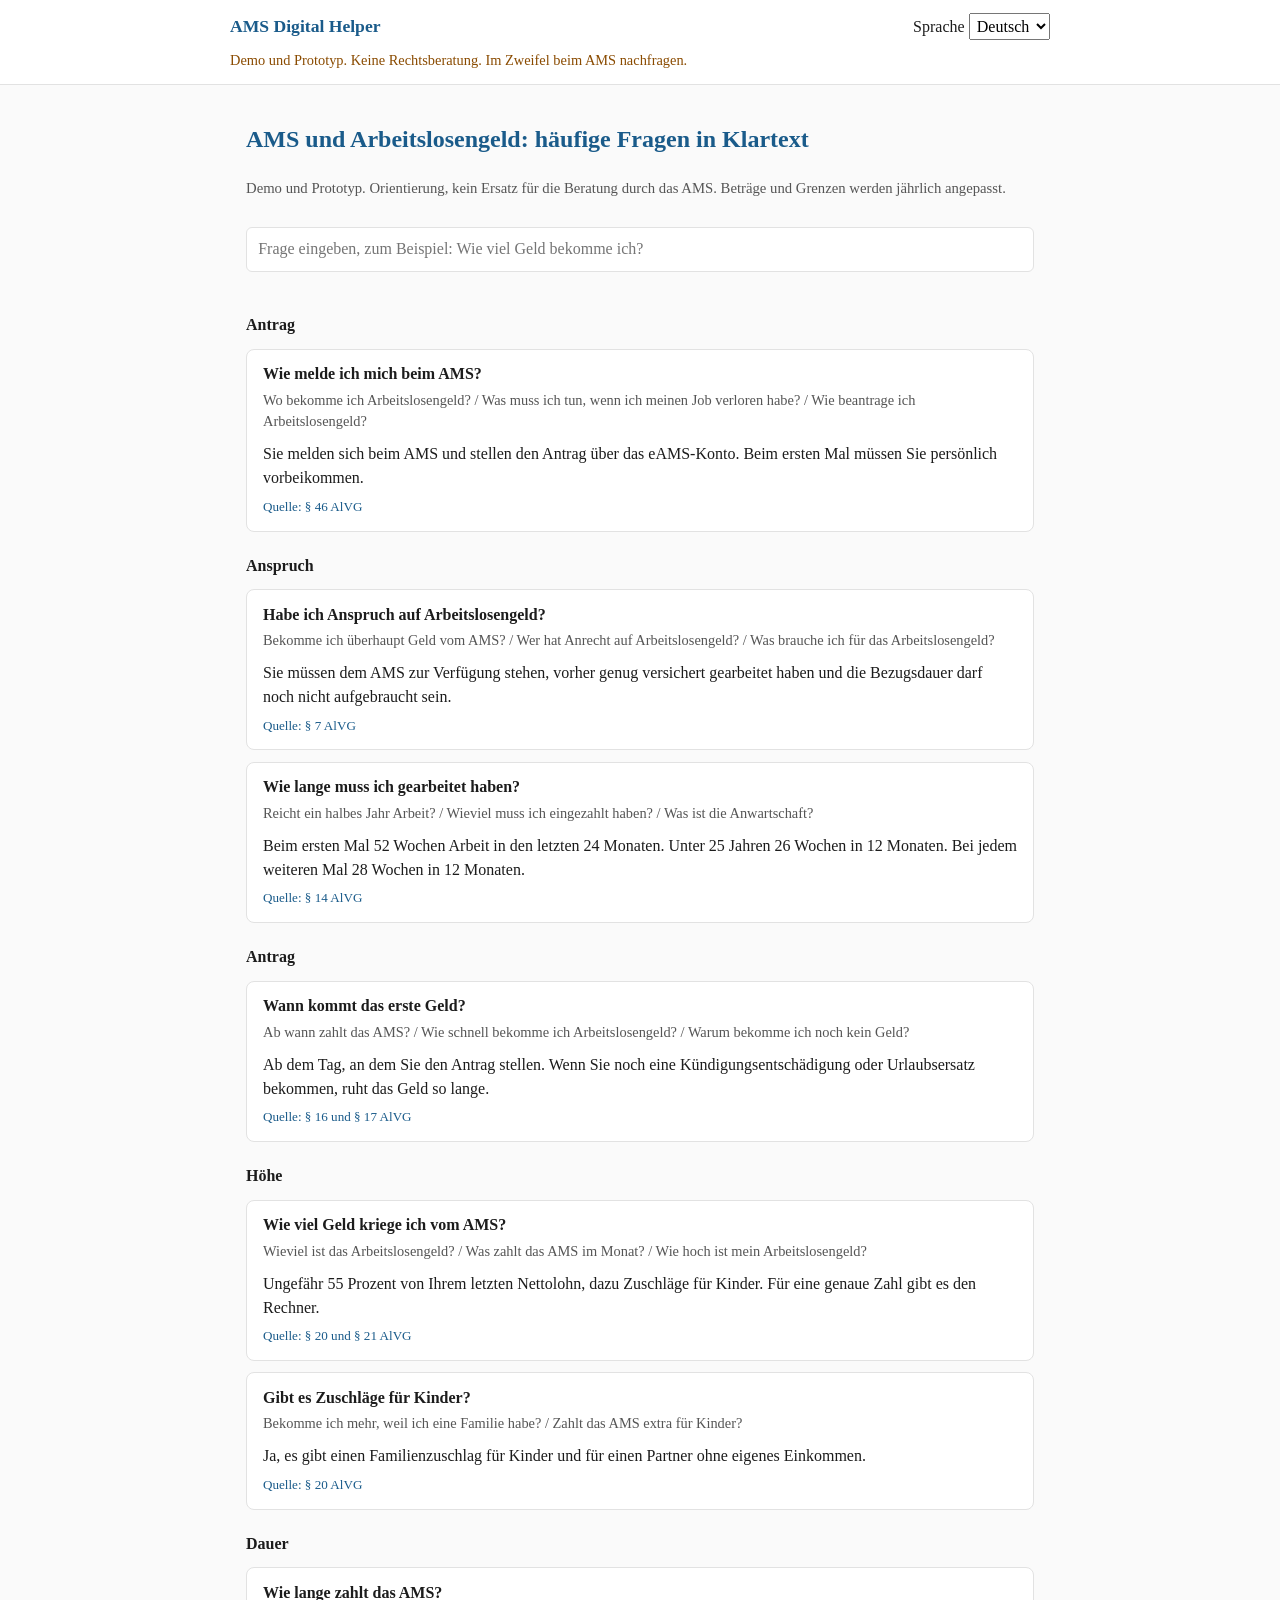
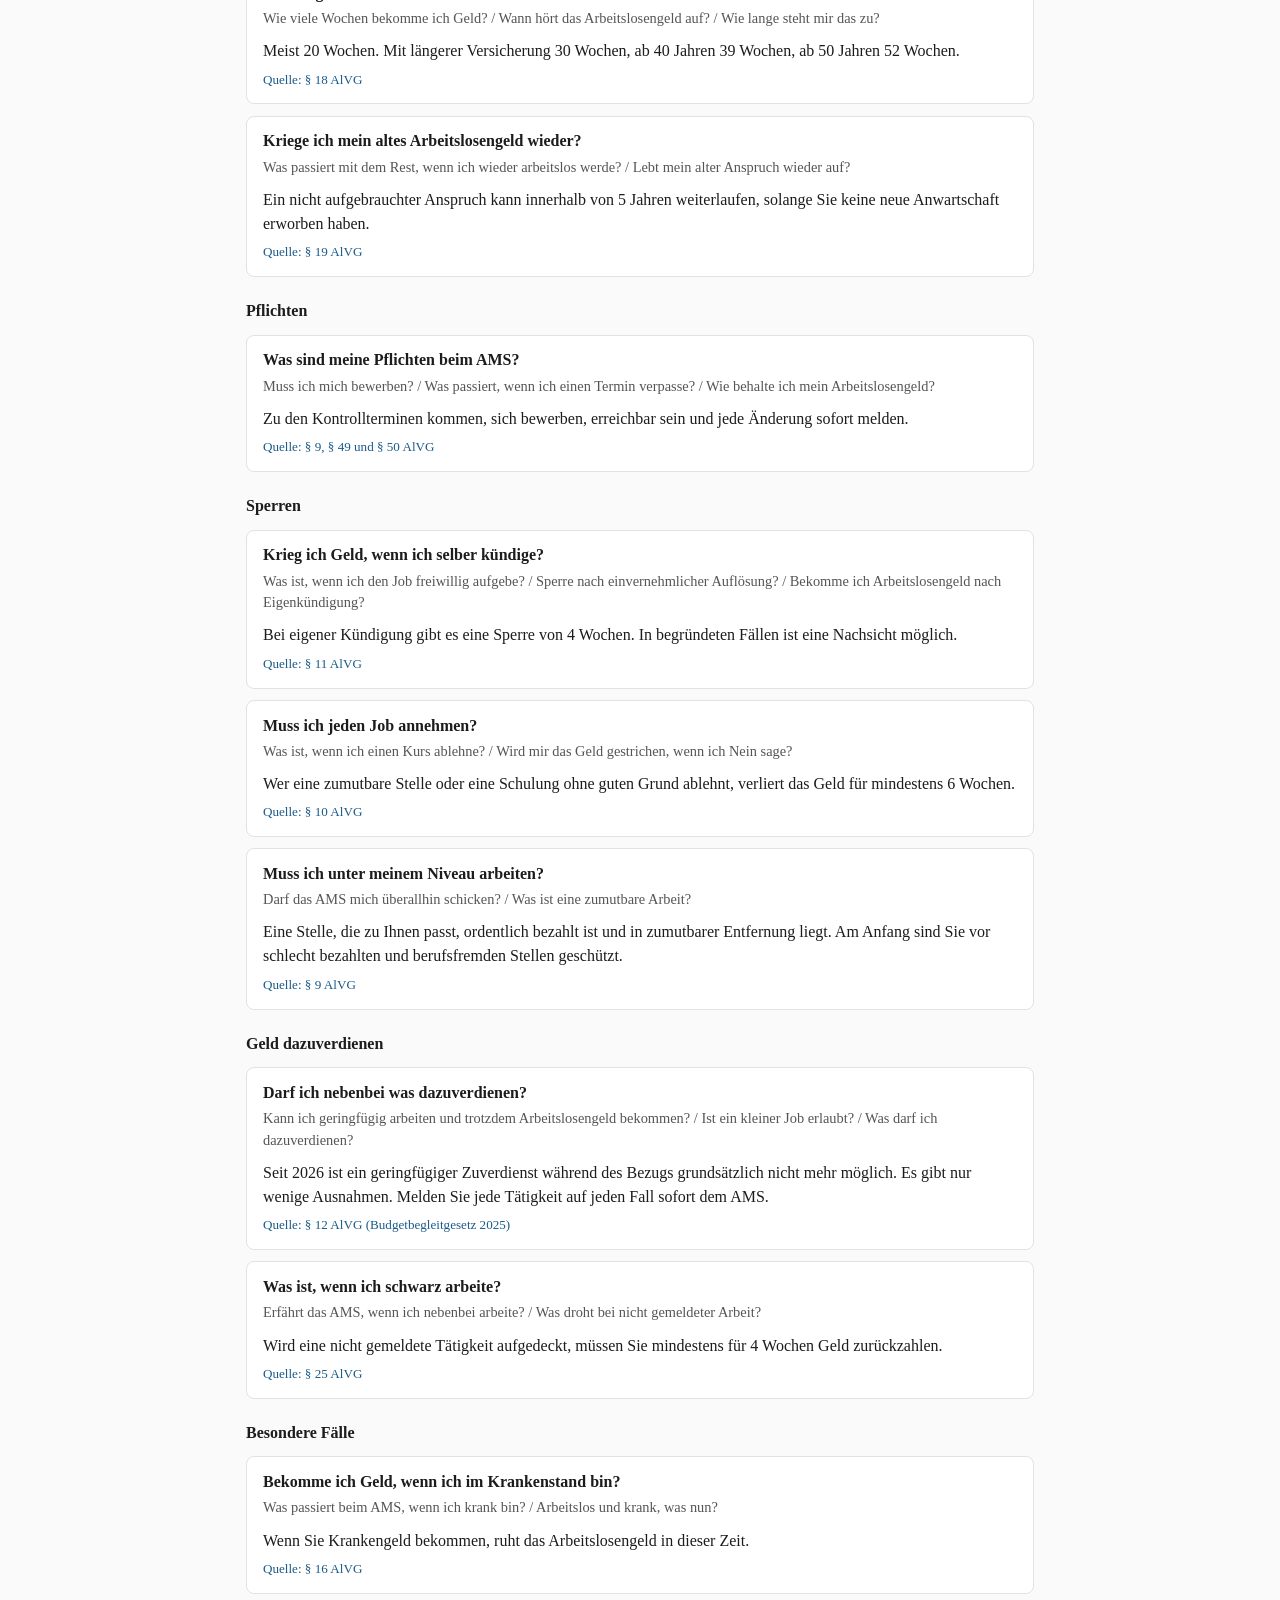
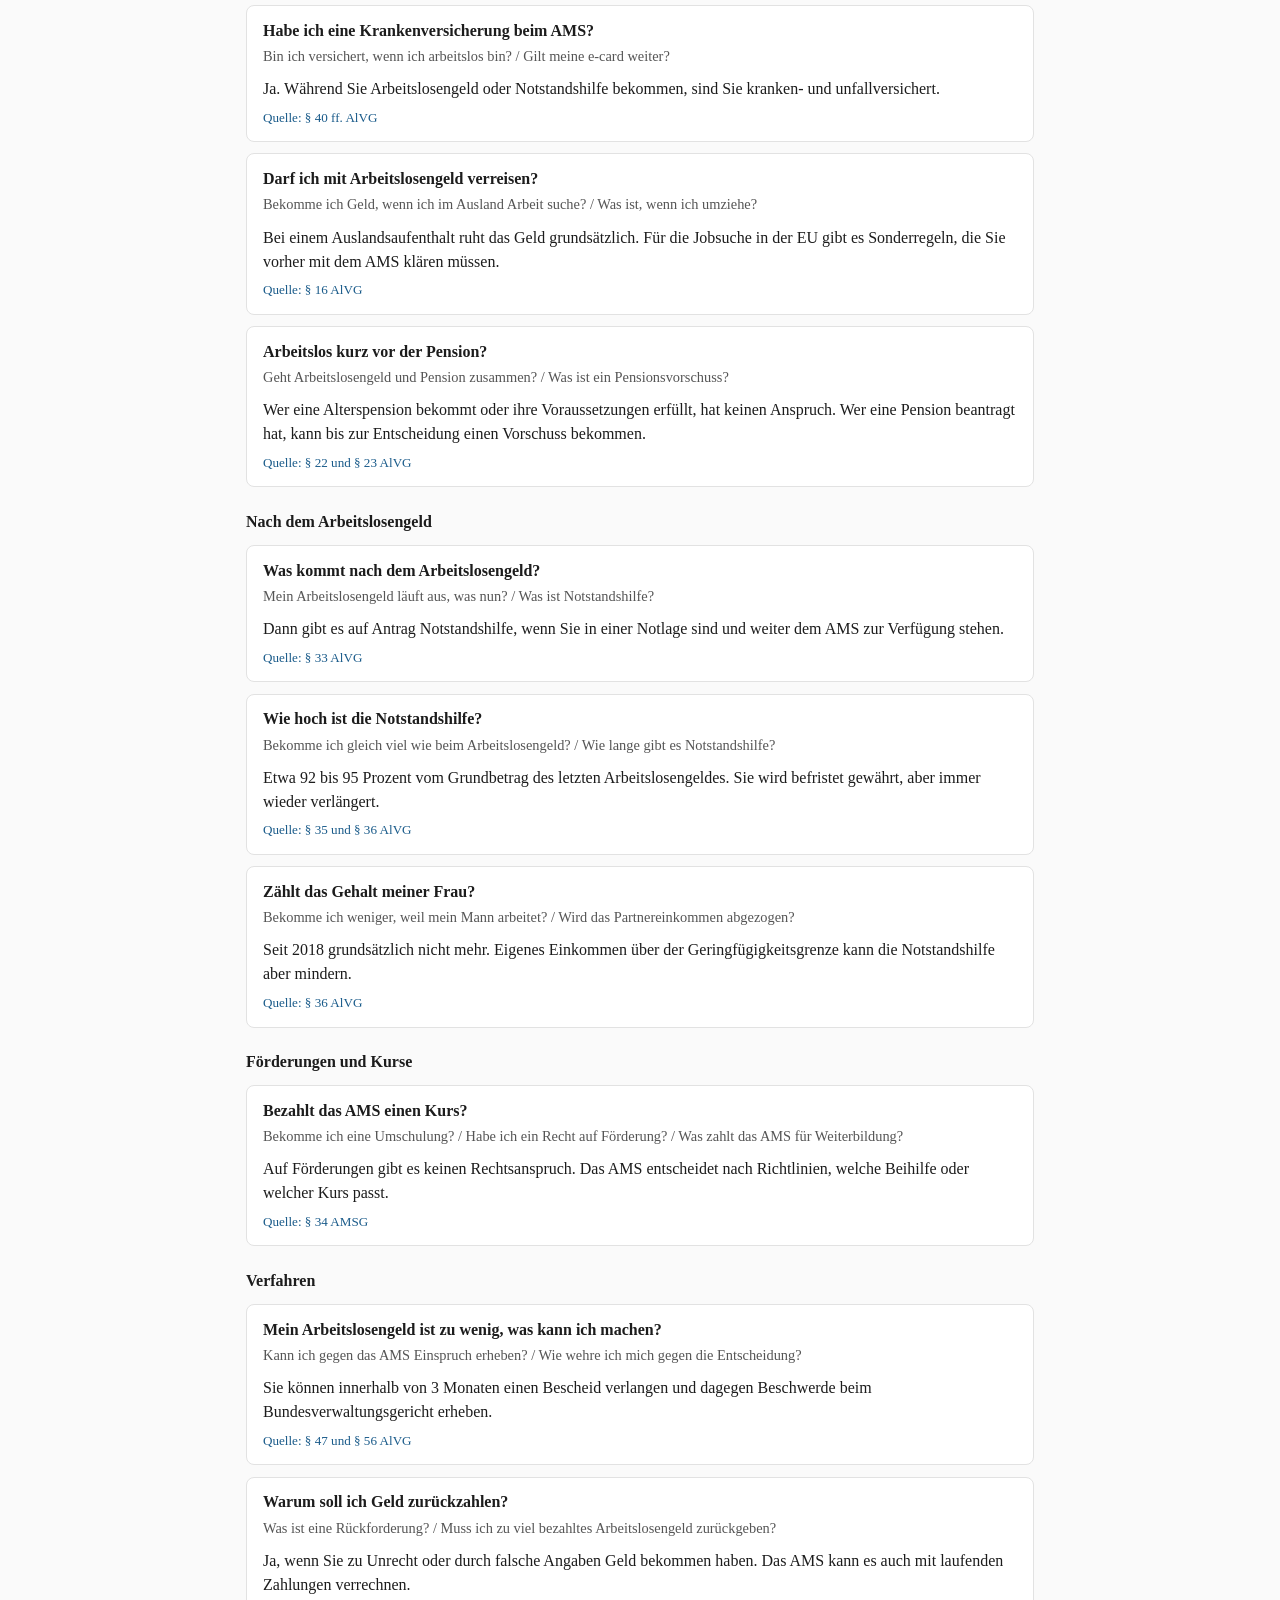
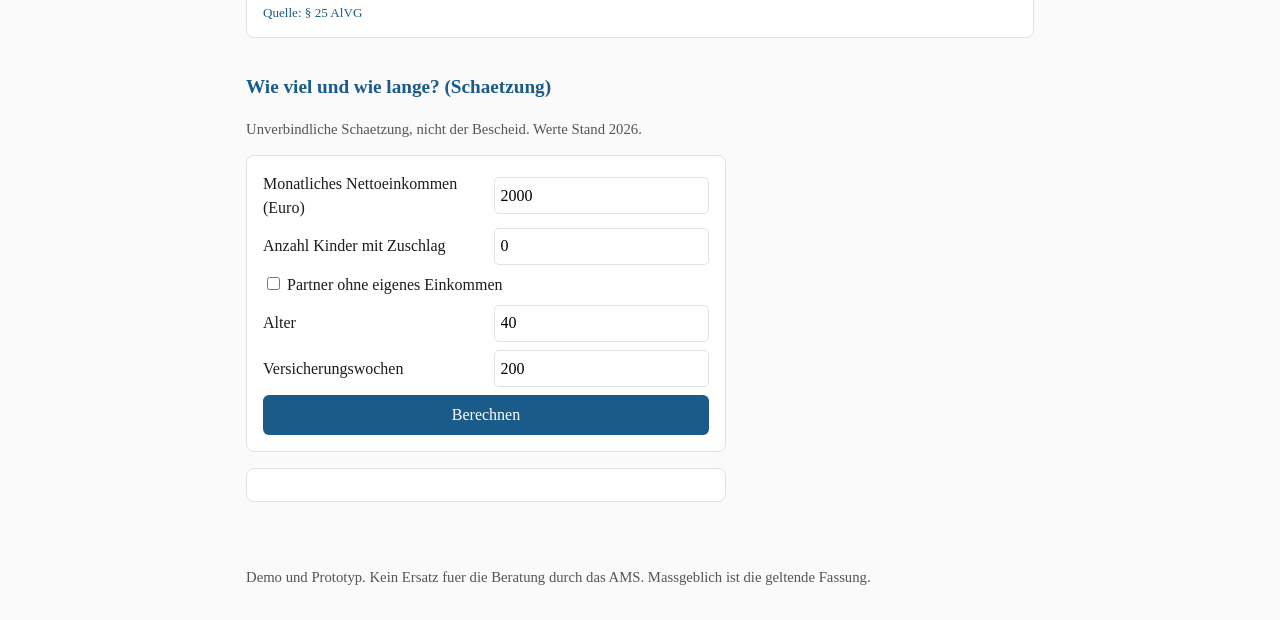
==== index.html @ cea90afc "feat(web): statische Demo-Webseite fuer GitHub Pages (docs/) Reine Statik (HTML/CSS/JS), kein Backen" ====
<!DOCTYPE html>
<html lang="de">
<head>
  <meta charset="utf-8">
  <meta name="viewport" content="width=device-width, initial-scale=1">
  <title>AMS Digital Helper (Demo)</title>
  <link rel="stylesheet" href="style.css">
</head>
<body>
  <header>
    <div class="bar">
      <strong id="brand">AMS Digital Helper</strong>
      <label class="lang">
        <span id="lang-label">Sprache</span>
        <select id="lang">
          <option value="de">Deutsch</option>
          <option value="en">English</option>
        </select>
      </label>
    </div>
    <p id="prototyp" class="warn"></p>
  </header>

  <main>
    <section id="faq-section">
      <h1 id="titel"></h1>
      <p id="hinweis" class="muted"></p>
      <input id="suche" type="search" autocomplete="off">
      <div id="faq"></div>
    </section>

    <section id="rechner-section">
      <h2 id="rechner-titel"></h2>
      <p id="rechner-hinweis" class="muted"></p>
      <form id="rechner-form">
        <label data-l="netto"></label>
        <input id="r-netto" type="number" min="0" step="50" value="2000">
        <label data-l="kinder"></label>
        <input id="r-kinder" type="number" min="0" step="1" value="0">
        <label class="check"><input id="r-partner" type="checkbox"> <span data-l="partner"></span></label>
        <label data-l="alter"></label>
        <input id="r-alter" type="number" min="0" step="1" value="40">
        <label data-l="wochen"></label>
        <input id="r-wochen" type="number" min="0" step="1" value="200">
        <button type="submit" data-l="rechnen"></button>
      </form>
      <pre id="rechner-out"></pre>
    </section>
  </main>

  <footer><p id="footer" class="muted"></p></footer>

  <script src="rechner.js"></script>
  <script src="app.js"></script>
</body>
</html>
---- style.css ----
:root { --akzent: #1a5b8a; --grau: #555; --linie: #e2e2e2; --bg: #fafafa; }
* { box-sizing: border-box; }
body {
  margin: 0;
  font-family: Georgia, "Times New Roman", serif;
  color: #1c1c1c;
  background: var(--bg);
  line-height: 1.5;
}
header { background: #fff; border-bottom: 1px solid var(--linie); padding: 0.8rem 1rem; }
.bar { max-width: 820px; margin: 0 auto; display: flex; justify-content: space-between; align-items: center; gap: 1rem; }
#brand { color: var(--akzent); font-size: 1.1rem; }
.lang select { font: inherit; padding: 0.2rem; }
.warn { max-width: 820px; margin: 0.6rem auto 0; color: #8a4b00; font-size: 0.9rem; }
main { max-width: 820px; margin: 0 auto; padding: 1rem; }
h1 { font-size: 1.5rem; color: var(--akzent); }
h2 { font-size: 1.2rem; color: var(--akzent); margin-top: 2.2rem; }
h3 { font-size: 1rem; margin: 1.4rem 0 0.3rem; }
.muted { color: var(--grau); font-size: 0.92rem; }
#suche {
  width: 100%; font: inherit; padding: 0.6rem 0.7rem; margin: 0.8rem 0 1.2rem;
  border: 1px solid var(--linie); border-radius: 6px;
}
.eintrag { border: 1px solid var(--linie); border-radius: 8px; padding: 0.8rem 1rem; margin: 0.7rem 0; background: #fff; }
.eintrag .frage { font-weight: bold; }
.eintrag .formulierungen { color: var(--grau); font-size: 0.9rem; margin: 0.2rem 0 0.6rem; }
.eintrag .antwort { margin: 0; }
.eintrag .quelle { display: inline-block; margin-top: 0.4rem; font-size: 0.82rem; color: var(--akzent); }
#rechner-section form {
  display: grid; grid-template-columns: 1fr 1fr; gap: 0.5rem 1rem; align-items: center;
  background: #fff; border: 1px solid var(--linie); border-radius: 8px; padding: 1rem; max-width: 480px;
}
#rechner-section input[type=number] { font: inherit; padding: 0.35rem; border: 1px solid var(--linie); border-radius: 5px; }
#rechner-section label.check { grid-column: 1 / 3; }
#rechner-section button {
  grid-column: 1 / 3; font: inherit; padding: 0.5rem; background: var(--akzent); color: #fff;
  border: none; border-radius: 6px; cursor: pointer;
}
#rechner-out { background: #fff; border: 1px solid var(--linie); border-radius: 8px; padding: 1rem; white-space: pre-wrap; font-family: inherit; max-width: 480px; }
footer { max-width: 820px; margin: 2rem auto; padding: 0 1rem; }
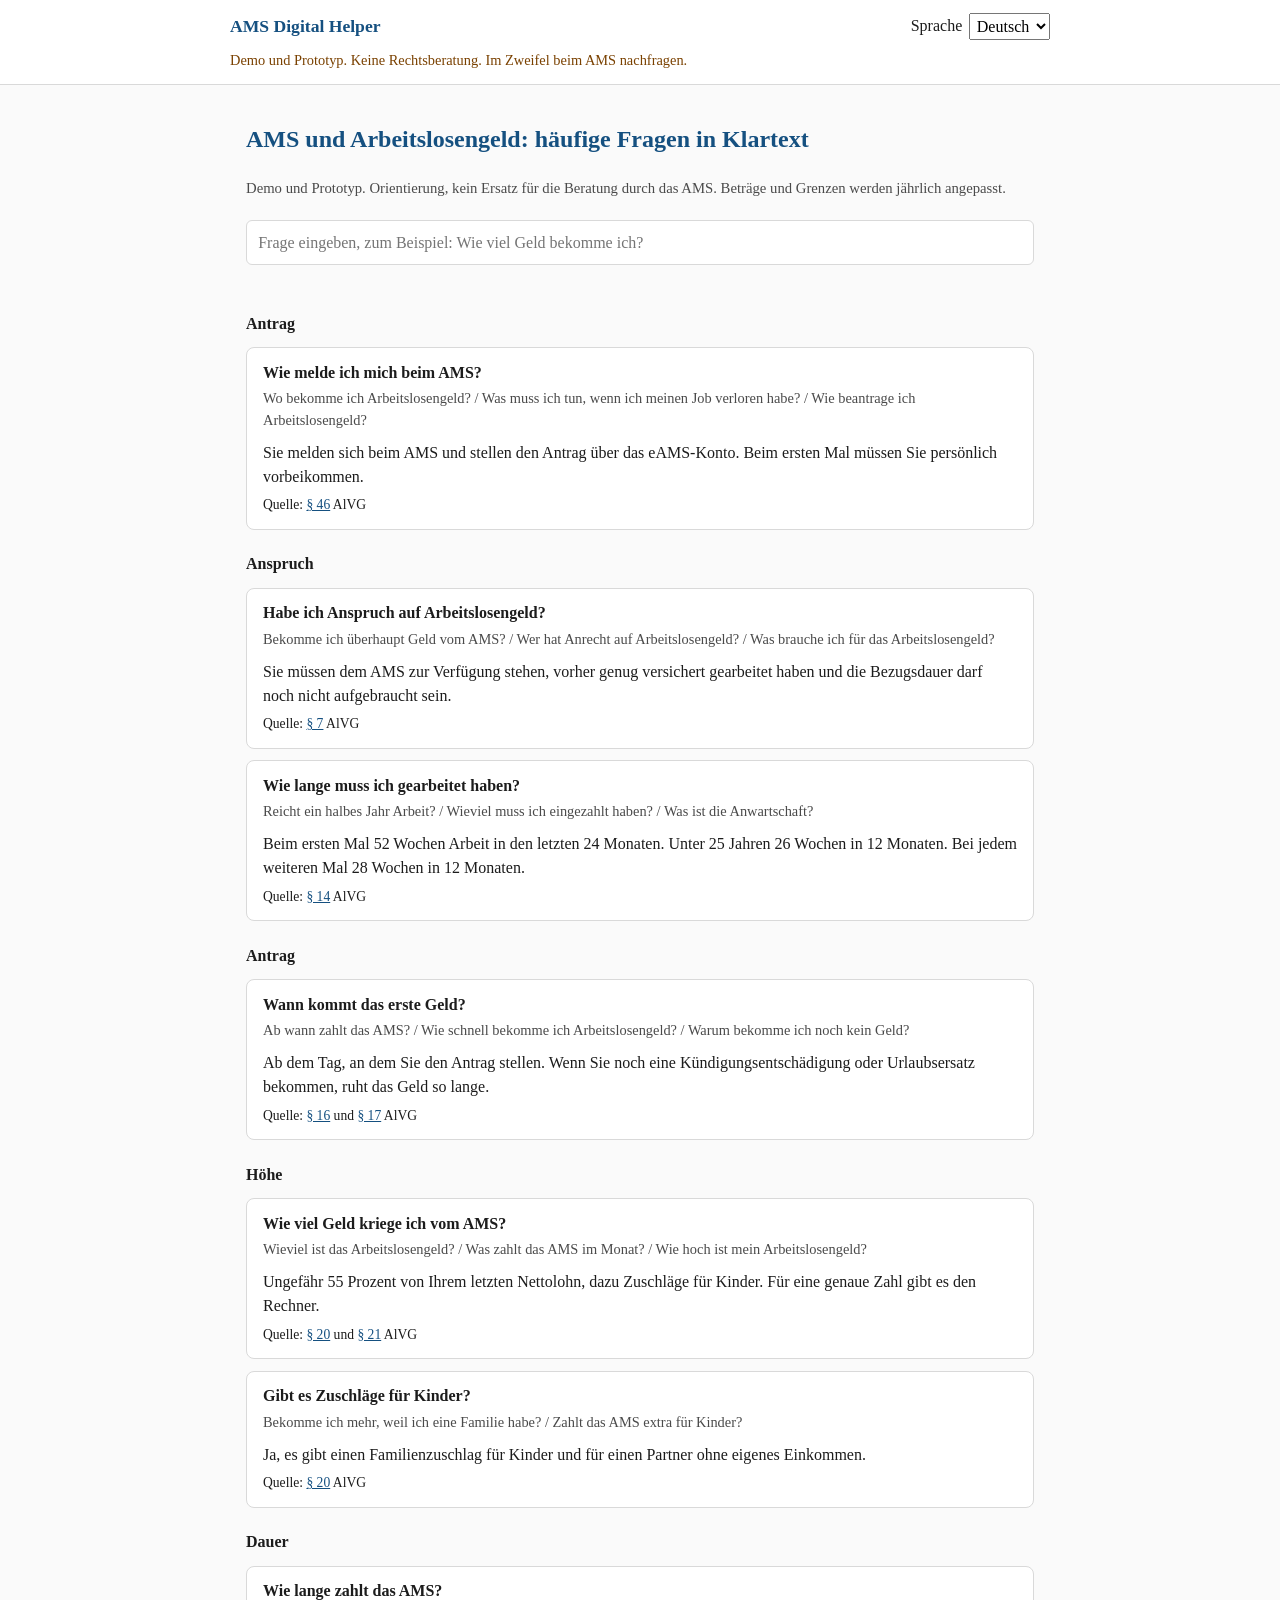
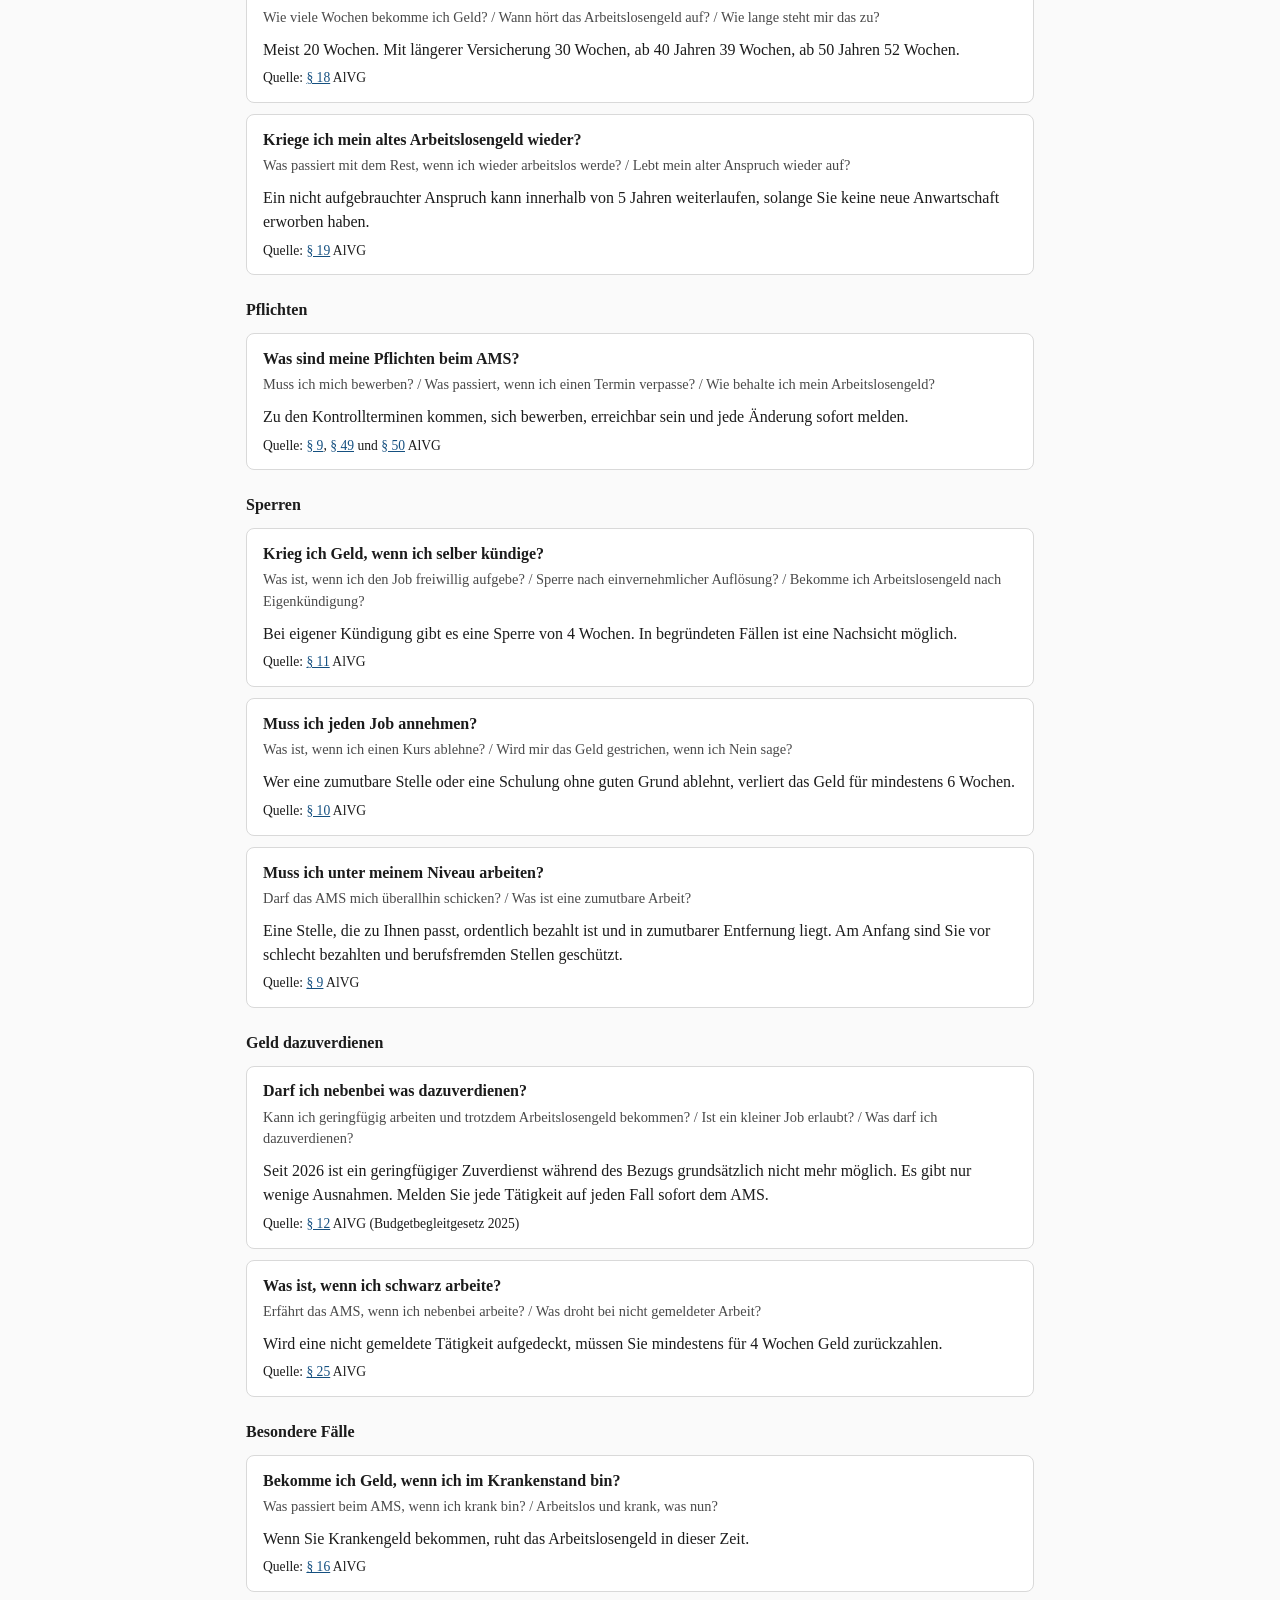
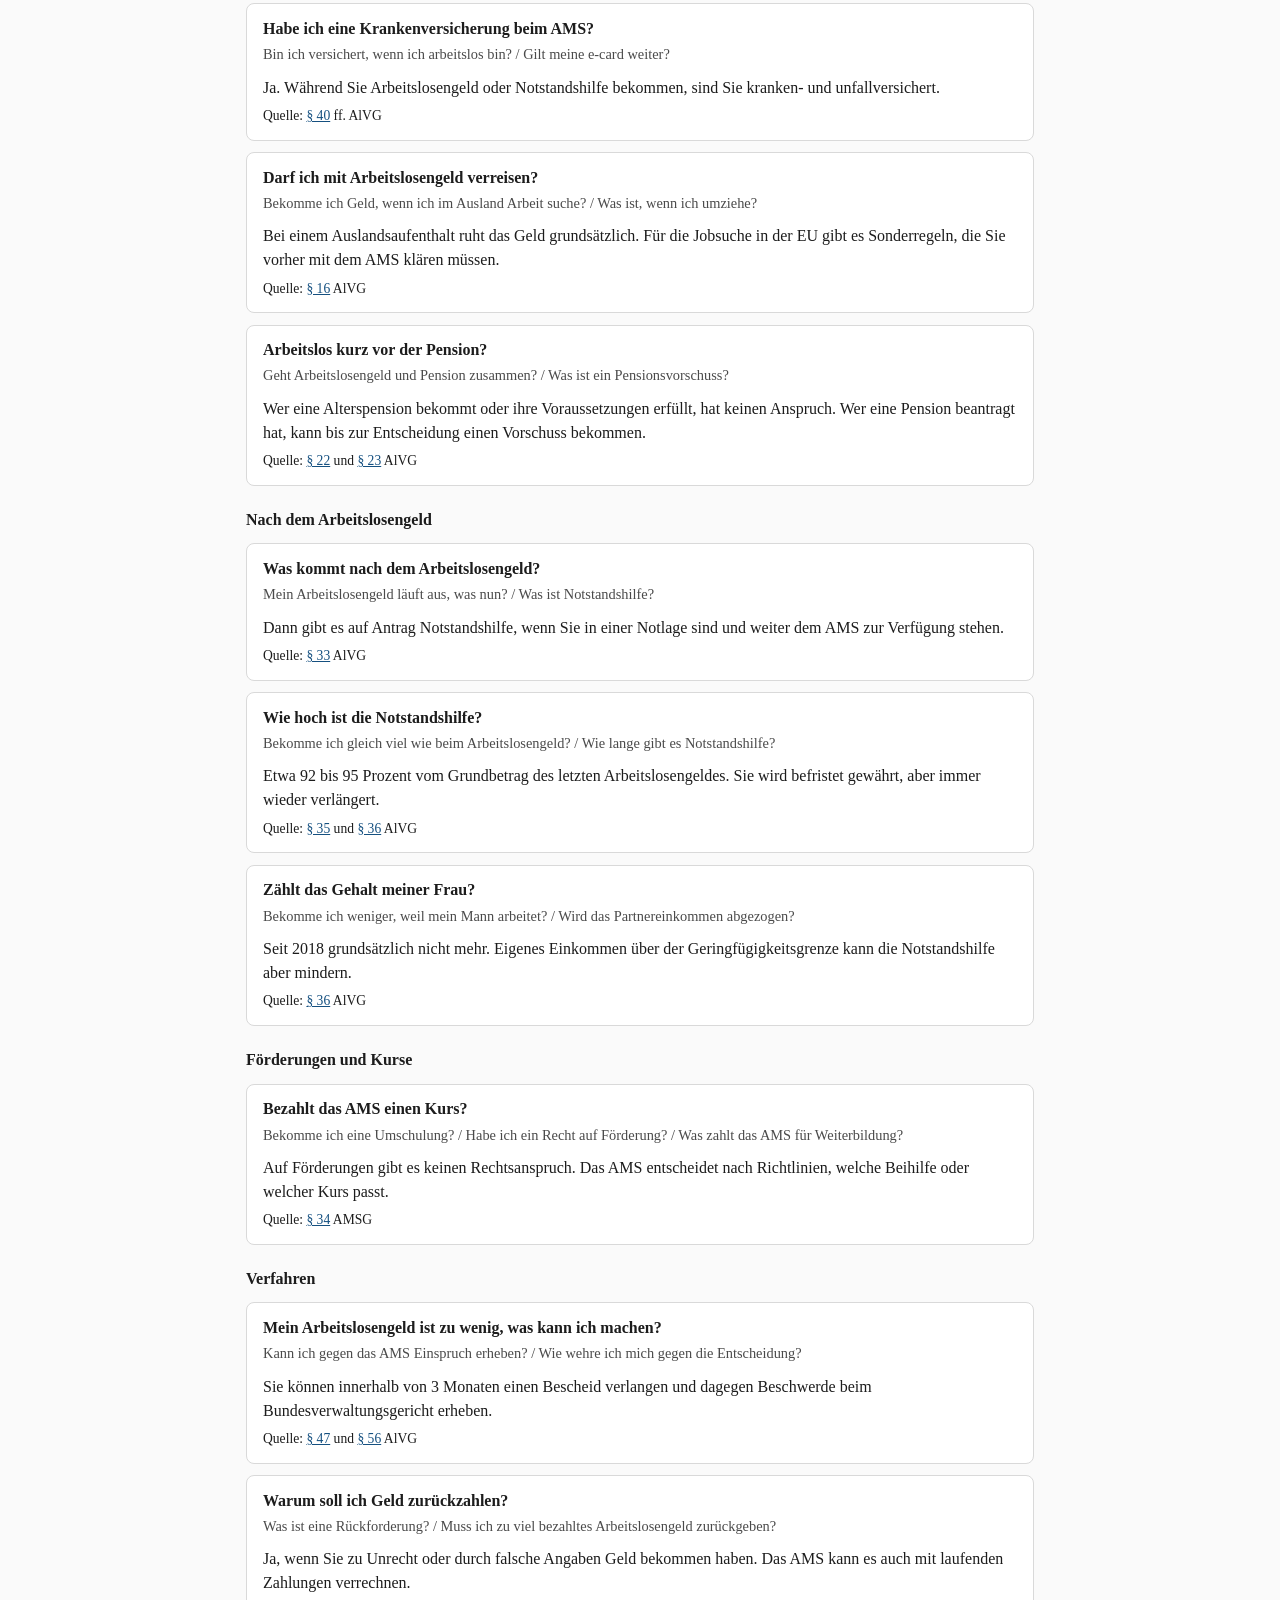
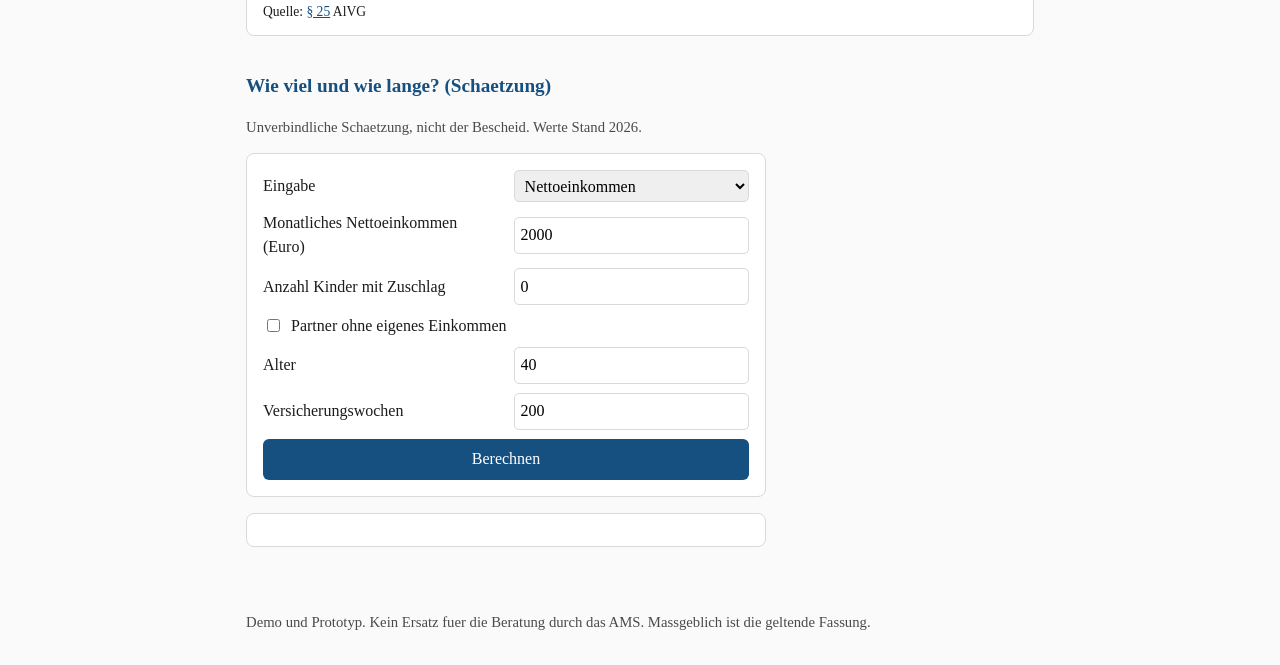
==== commit 23a25a86: "feat(web): RIS-Quellenlinks, Barrierefreiheit (WCAG) und Brutto-Rechner in JS 1) Quellen klickbar: j" ====
--- a/index.html
+++ b/index.html
@@ -3,48 +3,78 @@
 <head>
   <meta charset="utf-8">
   <meta name="viewport" content="width=device-width, initial-scale=1">
+  <meta name="description" content="AMS Digital Helper: haeufige Fragen zu Arbeitslosengeld und Notstandshilfe in Klartext, mit Quelle. Demo und Prototyp.">
   <title>AMS Digital Helper (Demo)</title>
   <link rel="stylesheet" href="style.css">
 </head>
 <body>
+  <a href="#main" class="skip-link" id="skip-link">Zum Inhalt springen</a>
   <header>
     <div class="bar">
       <strong id="brand">AMS Digital Helper</strong>
-      <label class="lang">
-        <span id="lang-label">Sprache</span>
+      <span class="lang">
+        <label for="lang" id="lang-label">Sprache</label>
         <select id="lang">
           <option value="de">Deutsch</option>
           <option value="en">English</option>
         </select>
-      </label>
+      </span>
     </div>
-    <p id="prototyp" class="warn"></p>
+    <p id="prototyp" class="warn" role="note"></p>
   </header>
 
-  <main>
-    <section id="faq-section">
+  <main id="main">
+    <section id="faq-section" aria-labelledby="titel">
       <h1 id="titel"></h1>
       <p id="hinweis" class="muted"></p>
+      <label for="suche" id="suche-label" class="visually-hidden">Frage suchen</label>
       <input id="suche" type="search" autocomplete="off">
-      <div id="faq"></div>
+      <p id="suche-status" class="muted" role="status" aria-live="polite"></p>
+      <div id="faq" aria-live="polite"></div>
     </section>
 
-    <section id="rechner-section">
+    <section id="rechner-section" aria-labelledby="rechner-titel">
       <h2 id="rechner-titel"></h2>
       <p id="rechner-hinweis" class="muted"></p>
       <form id="rechner-form">
-        <label data-l="netto"></label>
-        <input id="r-netto" type="number" min="0" step="50" value="2000">
-        <label data-l="kinder"></label>
-        <input id="r-kinder" type="number" min="0" step="1" value="0">
-        <label class="check"><input id="r-partner" type="checkbox"> <span data-l="partner"></span></label>
-        <label data-l="alter"></label>
-        <input id="r-alter" type="number" min="0" step="1" value="40">
-        <label data-l="wochen"></label>
-        <input id="r-wochen" type="number" min="0" step="1" value="200">
+        <label for="r-modus" data-l="modus"></label>
+        <select id="r-modus">
+          <option value="netto" data-l="modusNetto"></option>
+          <option value="brutto" data-l="modusBrutto"></option>
+        </select>
+
+        <label for="r-einkommen" id="r-einkommen-label"></label>
+        <input id="r-einkommen" type="number" min="0" step="50" value="2000" inputmode="numeric">
+
+        <span id="r-bundesland-row" class="full" hidden>
+          <label for="r-bundesland" data-l="bundesland"></label>
+          <select id="r-bundesland">
+            <option value="W">Wien</option>
+            <option value="NOE">Niederoesterreich</option>
+            <option value="OOE">Oberoesterreich</option>
+            <option value="ST">Steiermark</option>
+            <option value="T">Tirol</option>
+            <option value="K">Kaernten</option>
+            <option value="S">Salzburg</option>
+            <option value="V">Vorarlberg</option>
+            <option value="B">Burgenland</option>
+          </select>
+        </span>
+
+        <label for="r-kinder" data-l="kinder"></label>
+        <input id="r-kinder" type="number" min="0" step="1" value="0" inputmode="numeric">
+
+        <label class="check full"><input id="r-partner" type="checkbox"> <span data-l="partner"></span></label>
+
+        <label for="r-alter" data-l="alter"></label>
+        <input id="r-alter" type="number" min="0" step="1" value="40" inputmode="numeric">
+
+        <label for="r-wochen" data-l="wochen"></label>
+        <input id="r-wochen" type="number" min="0" step="1" value="200" inputmode="numeric">
+
         <button type="submit" data-l="rechnen"></button>
       </form>
-      <pre id="rechner-out"></pre>
+      <pre id="rechner-out" aria-live="polite"></pre>
     </section>
   </main>
 
--- a/style.css
+++ b/style.css
@@ -1,4 +1,4 @@
-:root { --akzent: #1a5b8a; --grau: #555; --linie: #e2e2e2; --bg: #fafafa; }
+:root { --akzent: #155080; --grau: #4a4a4a; --linie: #d9d9d9; --bg: #fafafa; }
 * { box-sizing: border-box; }
 body {
   margin: 0;
@@ -7,34 +7,60 @@
   background: var(--bg);
   line-height: 1.5;
 }
+
+/* Barrierefreiheit */
+.skip-link {
+  position: absolute; left: -999px; top: 0; background: var(--akzent); color: #fff;
+  padding: 0.5rem 0.8rem; z-index: 10;
+}
+.skip-link:focus { left: 0; }
+.visually-hidden {
+  position: absolute; width: 1px; height: 1px; padding: 0; margin: -1px;
+  overflow: hidden; clip: rect(0 0 0 0); white-space: nowrap; border: 0;
+}
+:focus-visible { outline: 3px solid var(--akzent); outline-offset: 2px; }
+
 header { background: #fff; border-bottom: 1px solid var(--linie); padding: 0.8rem 1rem; }
 .bar { max-width: 820px; margin: 0 auto; display: flex; justify-content: space-between; align-items: center; gap: 1rem; }
 #brand { color: var(--akzent); font-size: 1.1rem; }
+.lang { display: flex; align-items: center; gap: 0.4rem; }
 .lang select { font: inherit; padding: 0.2rem; }
-.warn { max-width: 820px; margin: 0.6rem auto 0; color: #8a4b00; font-size: 0.9rem; }
+.warn { max-width: 820px; margin: 0.6rem auto 0; color: #7a4100; font-size: 0.9rem; }
 main { max-width: 820px; margin: 0 auto; padding: 1rem; }
 h1 { font-size: 1.5rem; color: var(--akzent); }
 h2 { font-size: 1.2rem; color: var(--akzent); margin-top: 2.2rem; }
 h3 { font-size: 1rem; margin: 1.4rem 0 0.3rem; }
 .muted { color: var(--grau); font-size: 0.92rem; }
+
 #suche {
-  width: 100%; font: inherit; padding: 0.6rem 0.7rem; margin: 0.8rem 0 1.2rem;
+  width: 100%; font: inherit; padding: 0.6rem 0.7rem; margin: 0.4rem 0 0.4rem;
   border: 1px solid var(--linie); border-radius: 6px;
 }
+#suche-status { margin: 0 0 1rem; min-height: 1.2em; }
+
 .eintrag { border: 1px solid var(--linie); border-radius: 8px; padding: 0.8rem 1rem; margin: 0.7rem 0; background: #fff; }
 .eintrag .frage { font-weight: bold; }
 .eintrag .formulierungen { color: var(--grau); font-size: 0.9rem; margin: 0.2rem 0 0.6rem; }
 .eintrag .antwort { margin: 0; }
-.eintrag .quelle { display: inline-block; margin-top: 0.4rem; font-size: 0.82rem; color: var(--akzent); }
+.eintrag .quelle { display: inline-block; margin-top: 0.4rem; font-size: 0.85rem; }
+.eintrag .quelle a { color: var(--akzent); }
+
 #rechner-section form {
-  display: grid; grid-template-columns: 1fr 1fr; gap: 0.5rem 1rem; align-items: center;
-  background: #fff; border: 1px solid var(--linie); border-radius: 8px; padding: 1rem; max-width: 480px;
+  display: grid; grid-template-columns: 1fr 1fr; gap: 0.55rem 1rem; align-items: center;
+  background: #fff; border: 1px solid var(--linie); border-radius: 8px; padding: 1rem; max-width: 520px;
 }
-#rechner-section input[type=number] { font: inherit; padding: 0.35rem; border: 1px solid var(--linie); border-radius: 5px; }
-#rechner-section label.check { grid-column: 1 / 3; }
+#rechner-section input[type=number], #rechner-section select {
+  font: inherit; padding: 0.35rem; border: 1px solid var(--linie); border-radius: 5px; width: 100%;
+}
+#rechner-section .full { grid-column: 1 / 3; }
+#r-bundesland-row label { display: block; margin-bottom: 0.2rem; }
+#rechner-section label.check { display: flex; align-items: center; gap: 0.5rem; }
 #rechner-section button {
-  grid-column: 1 / 3; font: inherit; padding: 0.5rem; background: var(--akzent); color: #fff;
+  grid-column: 1 / 3; font: inherit; padding: 0.55rem; background: var(--akzent); color: #fff;
   border: none; border-radius: 6px; cursor: pointer;
 }
-#rechner-out { background: #fff; border: 1px solid var(--linie); border-radius: 8px; padding: 1rem; white-space: pre-wrap; font-family: inherit; max-width: 480px; }
+#rechner-out {
+  background: #fff; border: 1px solid var(--linie); border-radius: 8px; padding: 1rem;
+  white-space: pre-wrap; font-family: inherit; max-width: 520px; min-height: 1.2em;
+}
 footer { max-width: 820px; margin: 2rem auto; padding: 0 1rem; }
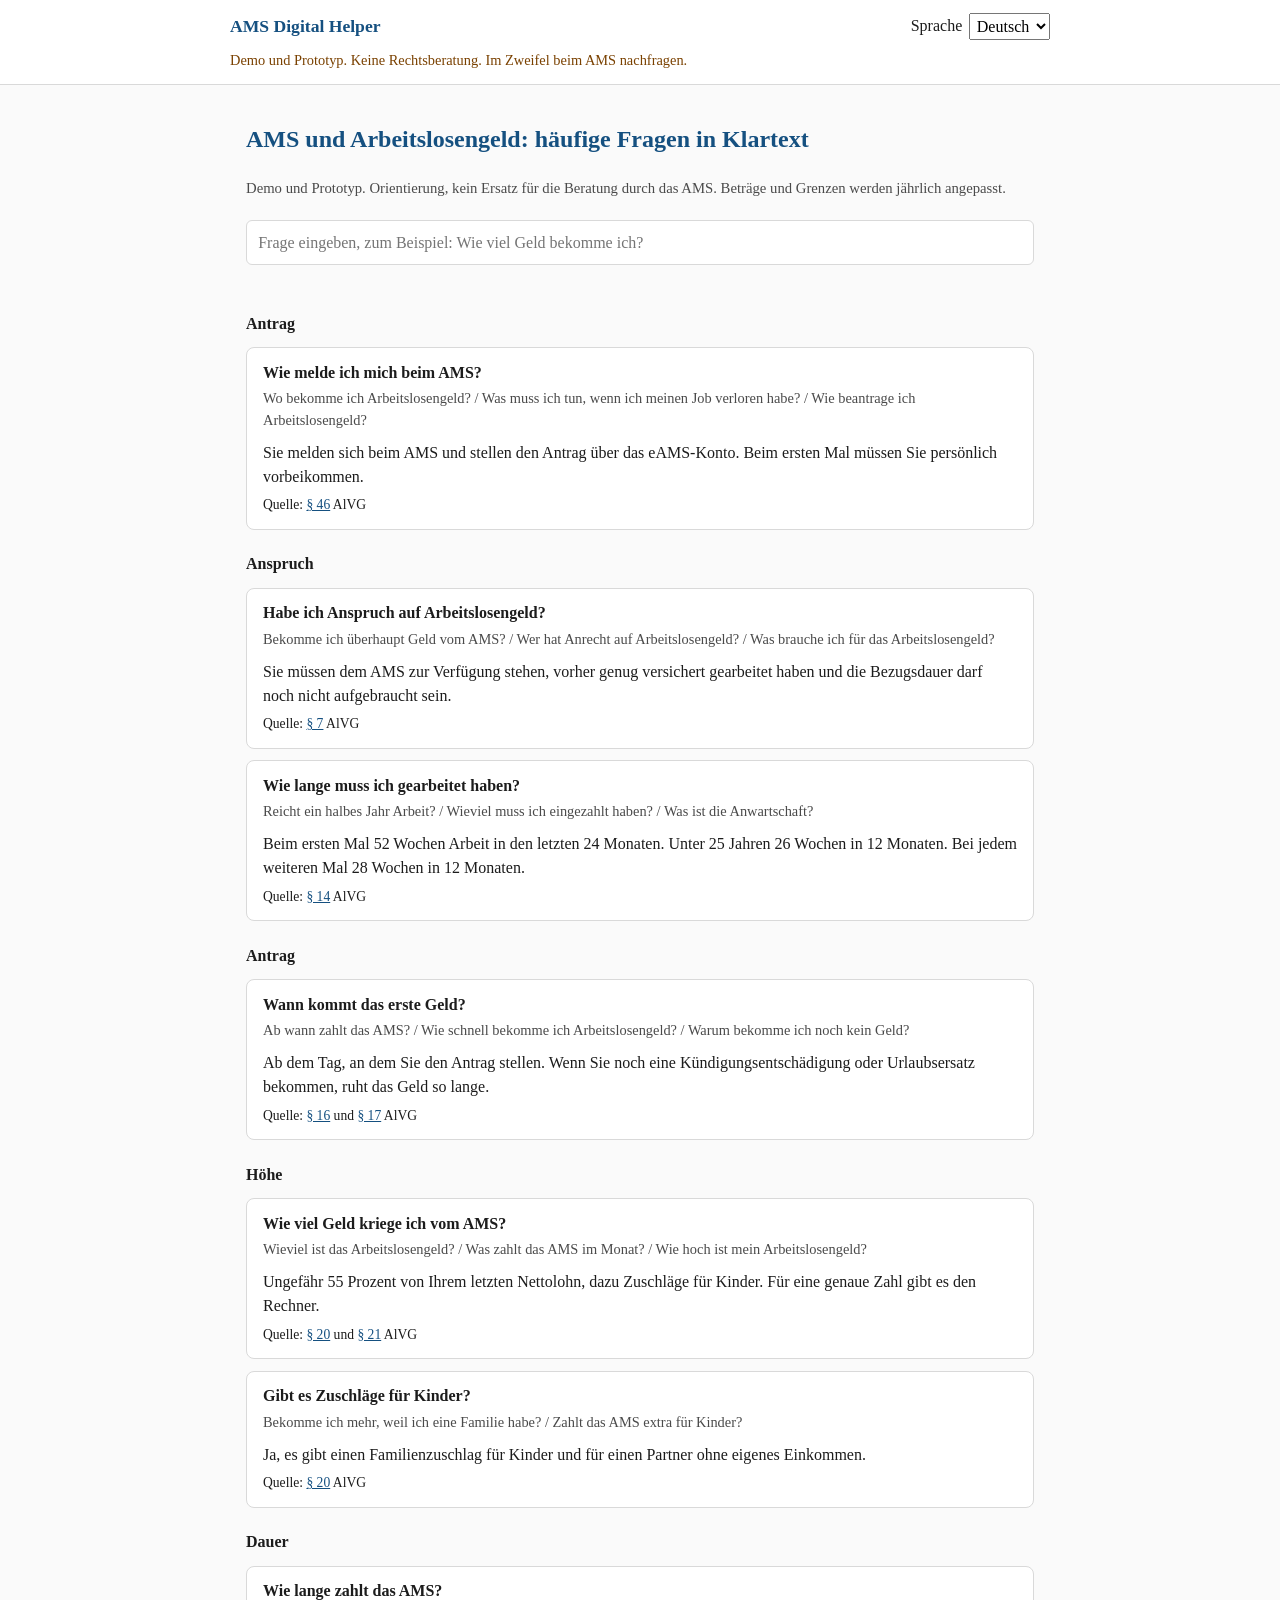
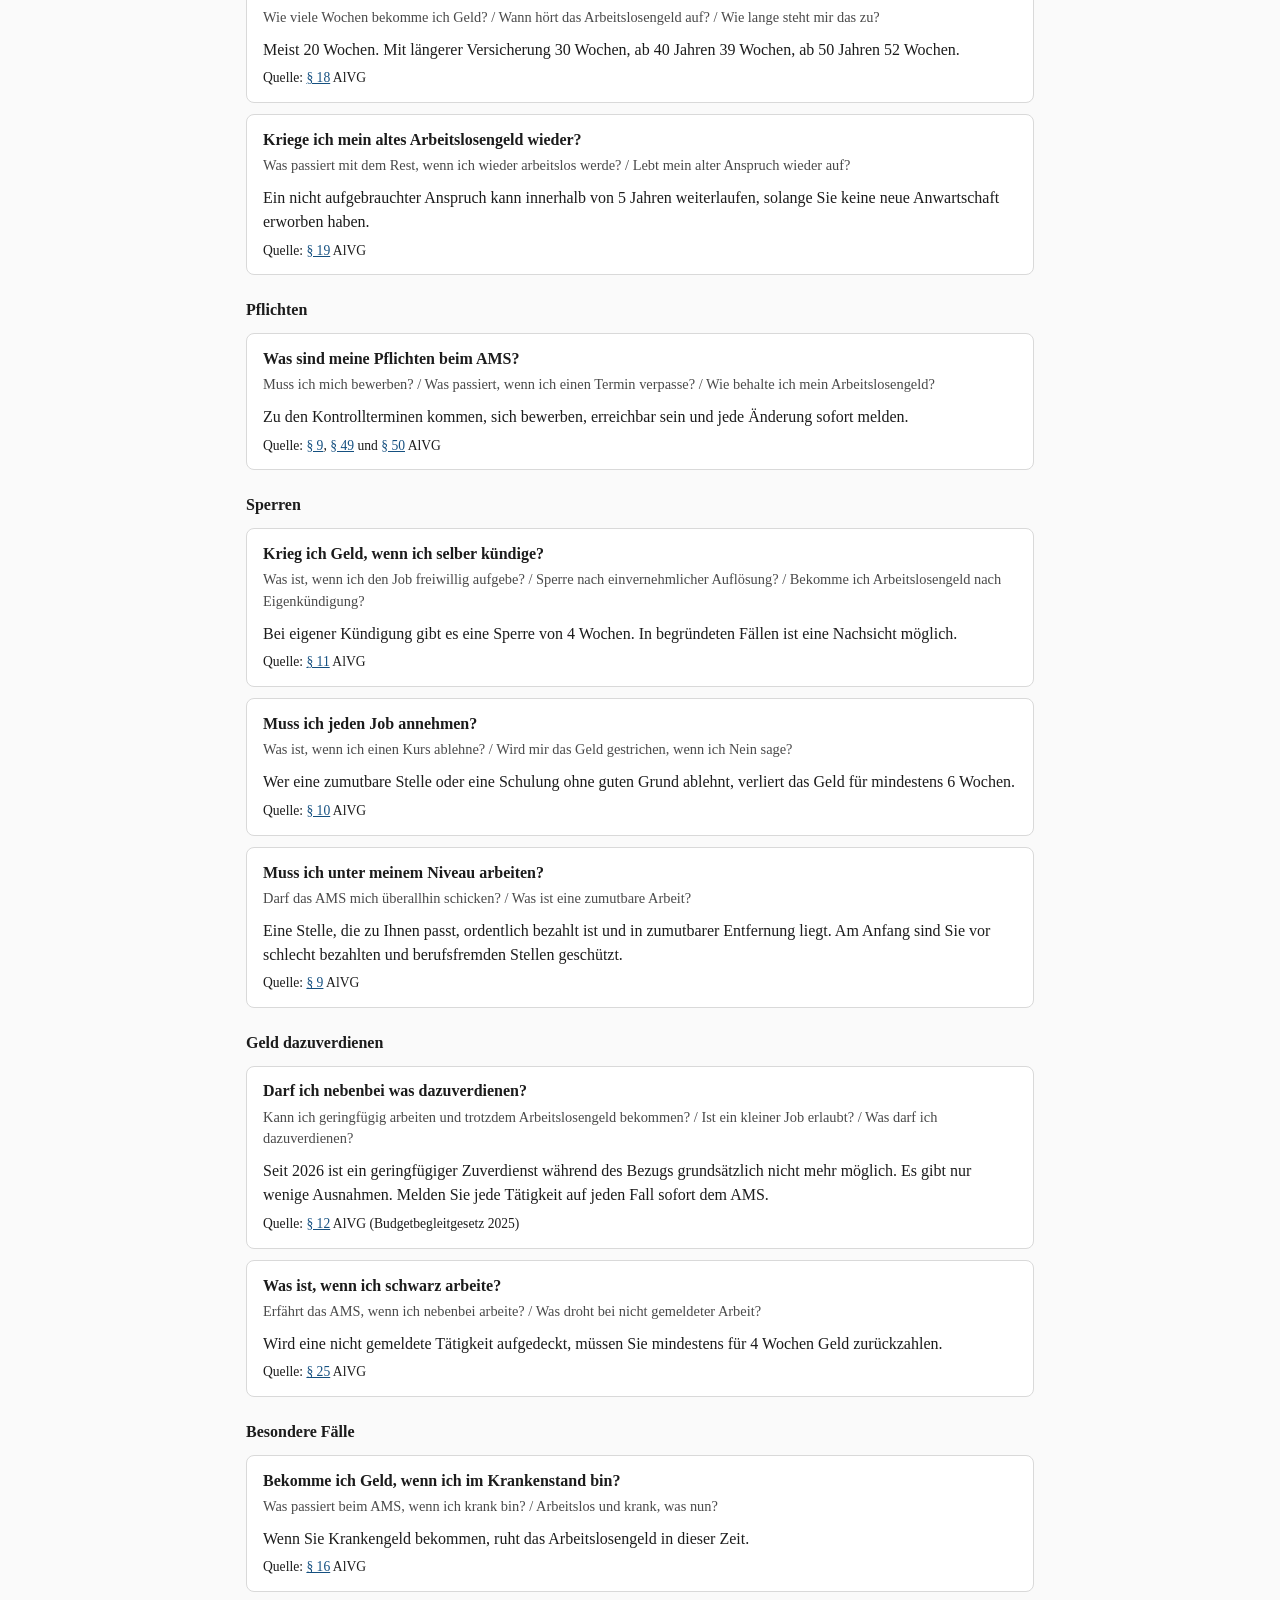
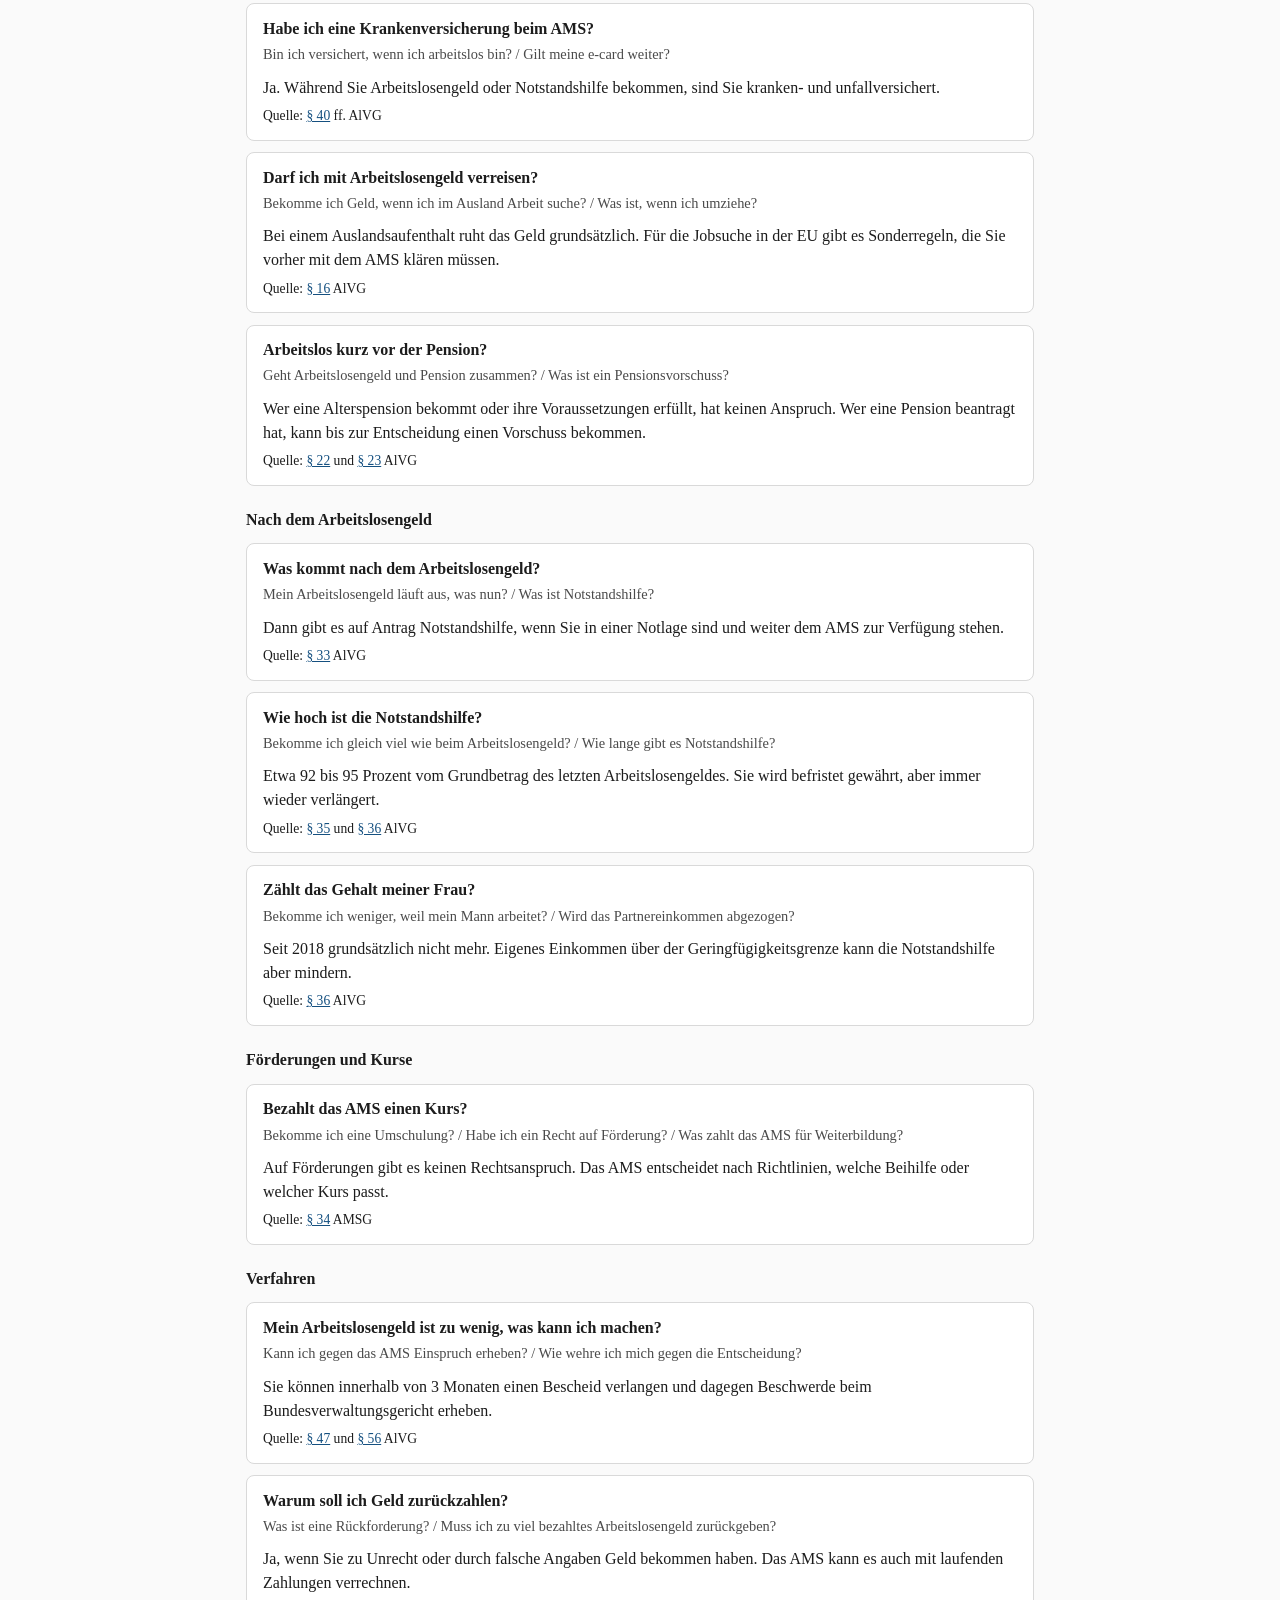
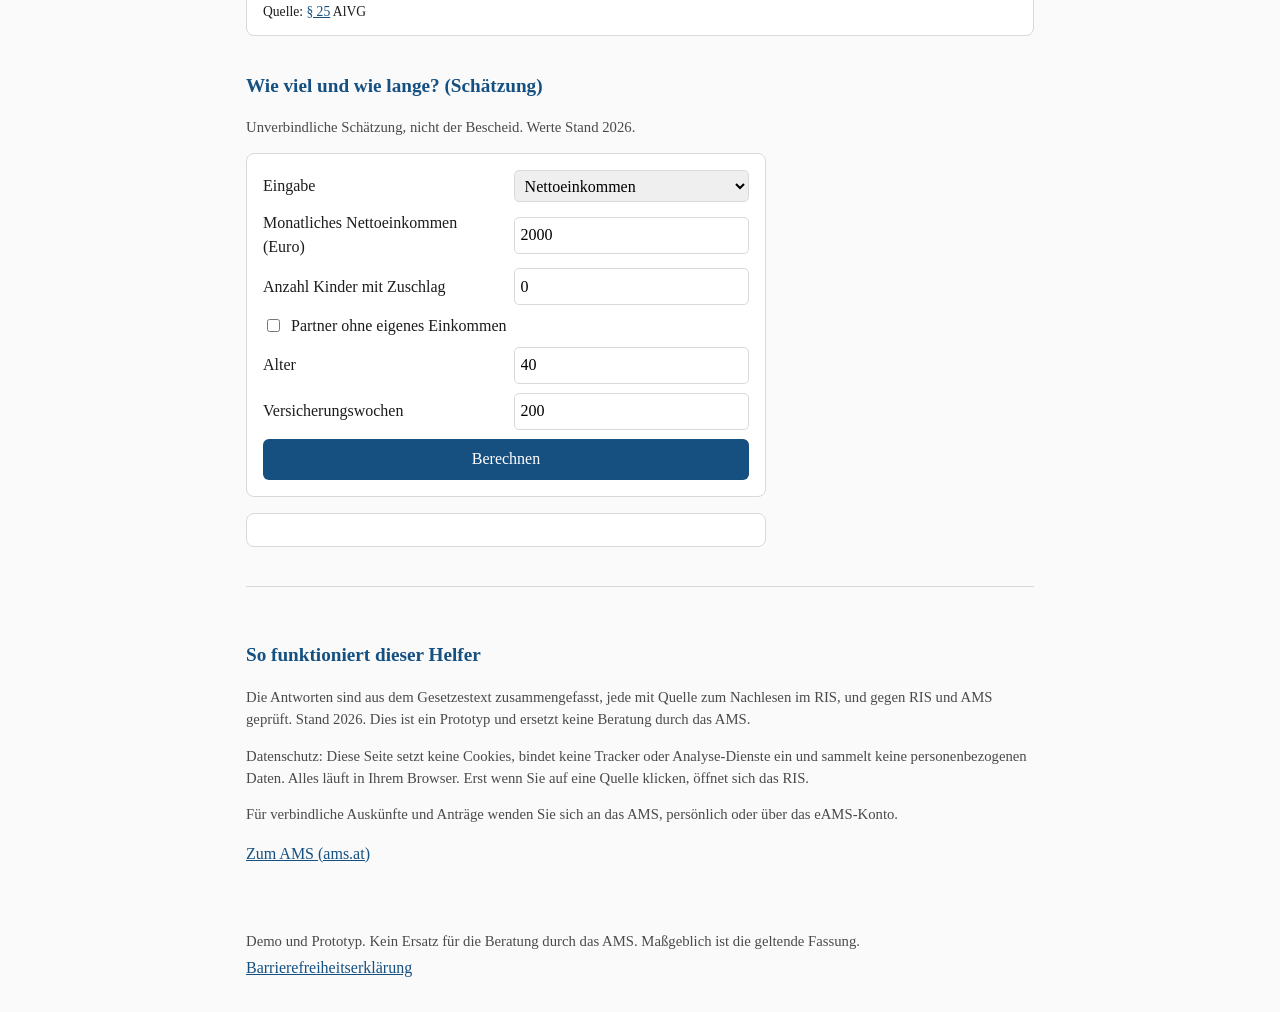
==== commit 9e6a5544: "feat(web): Barrierefreiheitserklaerung + Transparenz-/Kontakt-Block (kein Tracking) (4) barrierefrei" ====
--- a/index.html
+++ b/index.html
@@ -17,6 +17,7 @@
         <select id="lang">
           <option value="de">Deutsch</option>
           <option value="en">English</option>
+          <option value="tr">Türkçe</option>
         </select>
       </span>
     </div>
@@ -76,10 +77,22 @@
       </form>
       <pre id="rechner-out" aria-live="polite"></pre>
     </section>
+
+    <section id="info-section" aria-labelledby="info-titel">
+      <h2 id="info-titel"></h2>
+      <p id="transparenz" class="muted"></p>
+      <p id="datenschutz" class="muted"></p>
+      <p id="kontakt" class="muted"></p>
+      <p><a id="ams-link" href="https://www.ams.at" target="_blank" rel="noopener"></a></p>
+    </section>
   </main>
 
-  <footer><p id="footer" class="muted"></p></footer>
+  <footer>
+    <p id="footer" class="muted"></p>
+    <p><a id="bf-link" href="barrierefreiheit.html"></a></p>
+  </footer>
 
+  <script src="rechner-rates.js"></script>
   <script src="rechner.js"></script>
   <script src="app.js"></script>
 </body>
--- a/style.css
+++ b/style.css
@@ -63,4 +63,7 @@
   background: #fff; border: 1px solid var(--linie); border-radius: 8px; padding: 1rem;
   white-space: pre-wrap; font-family: inherit; max-width: 520px; min-height: 1.2em;
 }
+#info-section { border-top: 1px solid var(--linie); margin-top: 2.4rem; padding-top: 1.2rem; }
+#info-section a, footer a, header .bar a { color: var(--akzent); }
 footer { max-width: 820px; margin: 2rem auto; padding: 0 1rem; }
+footer p { margin: 0.3rem 0; }
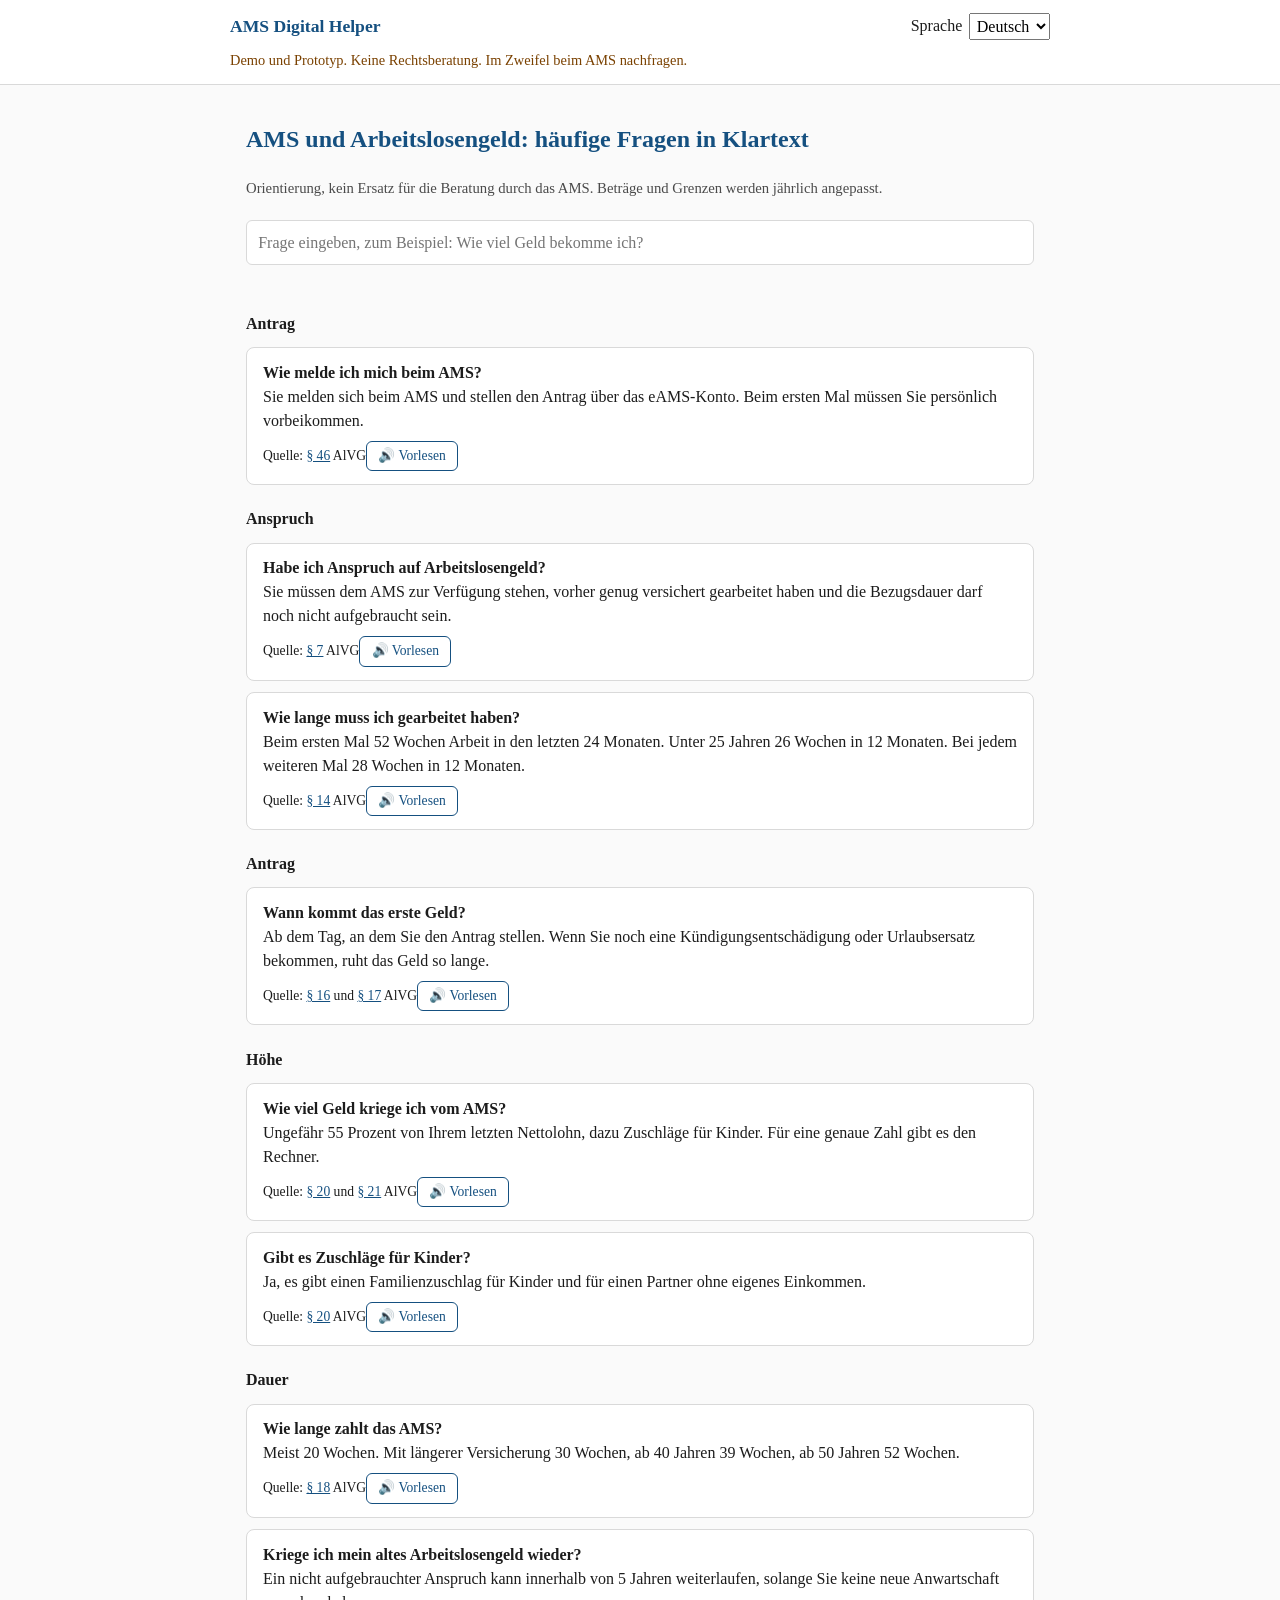
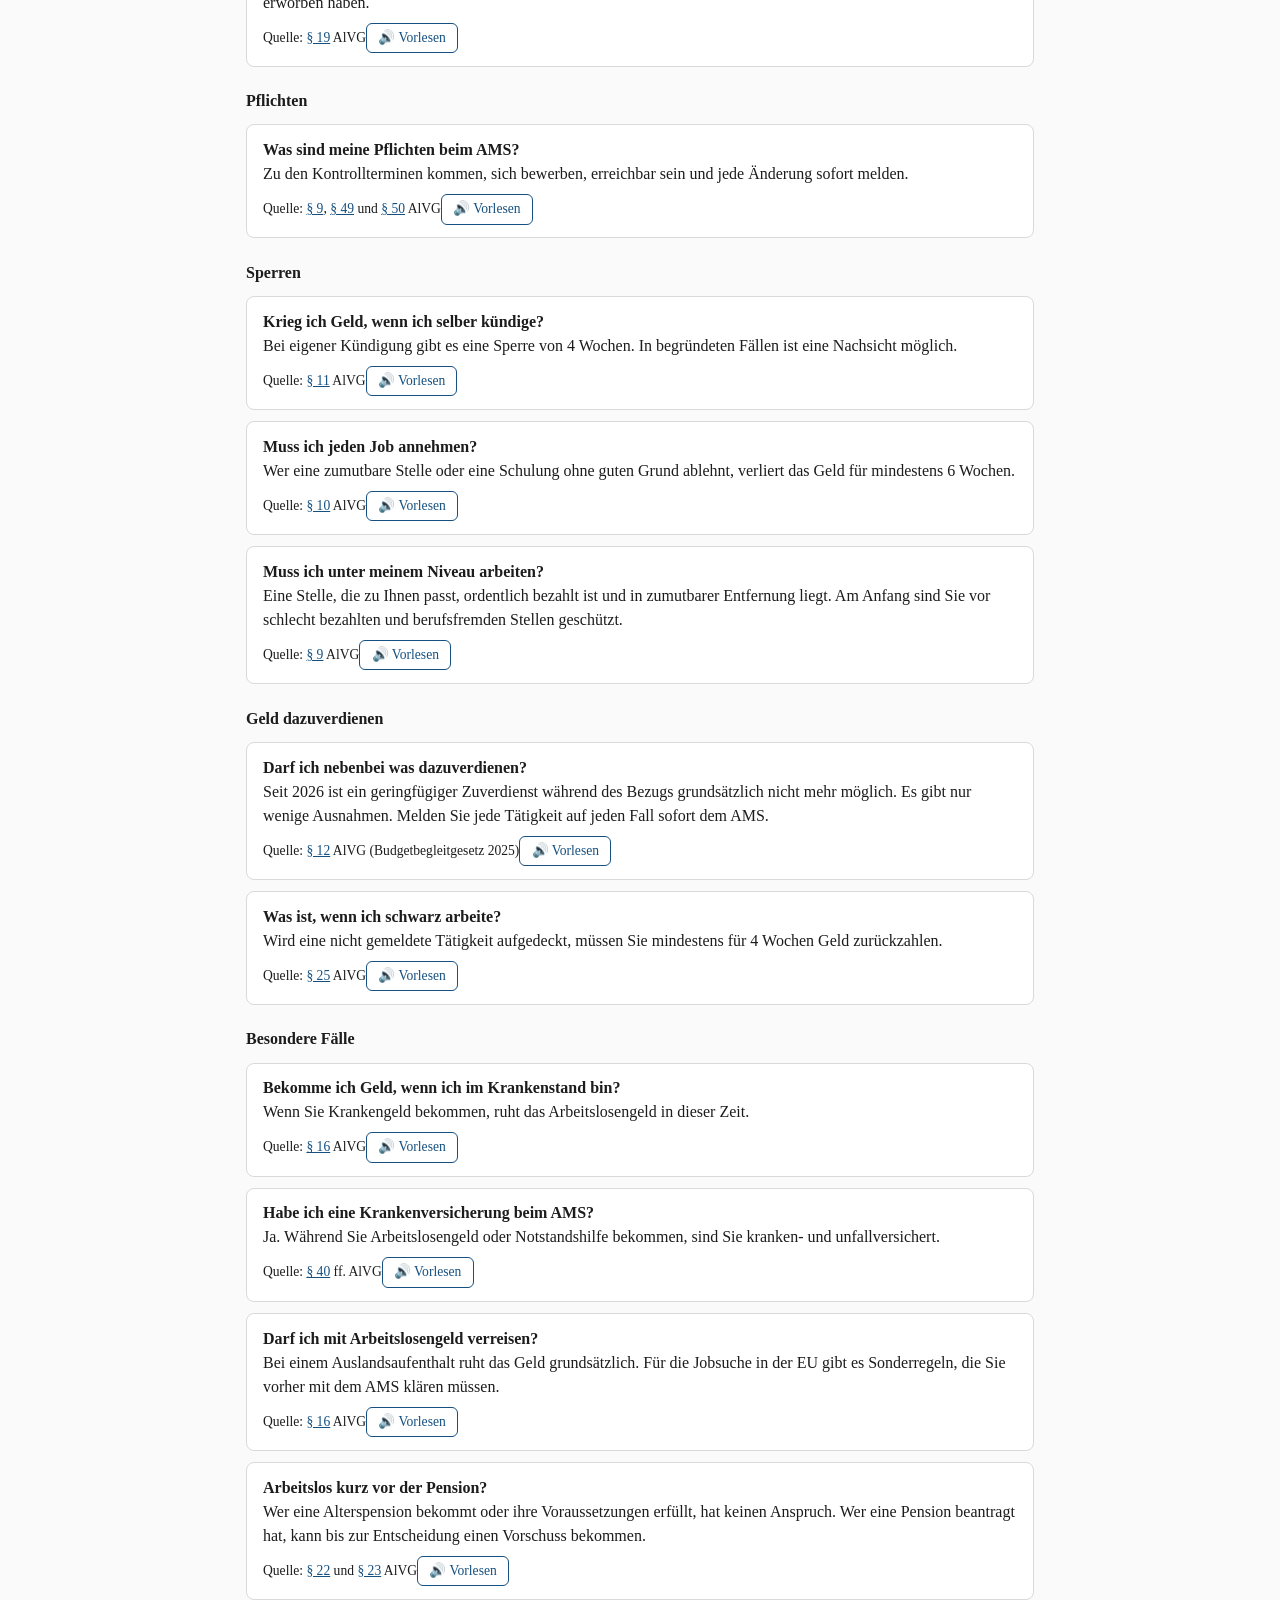
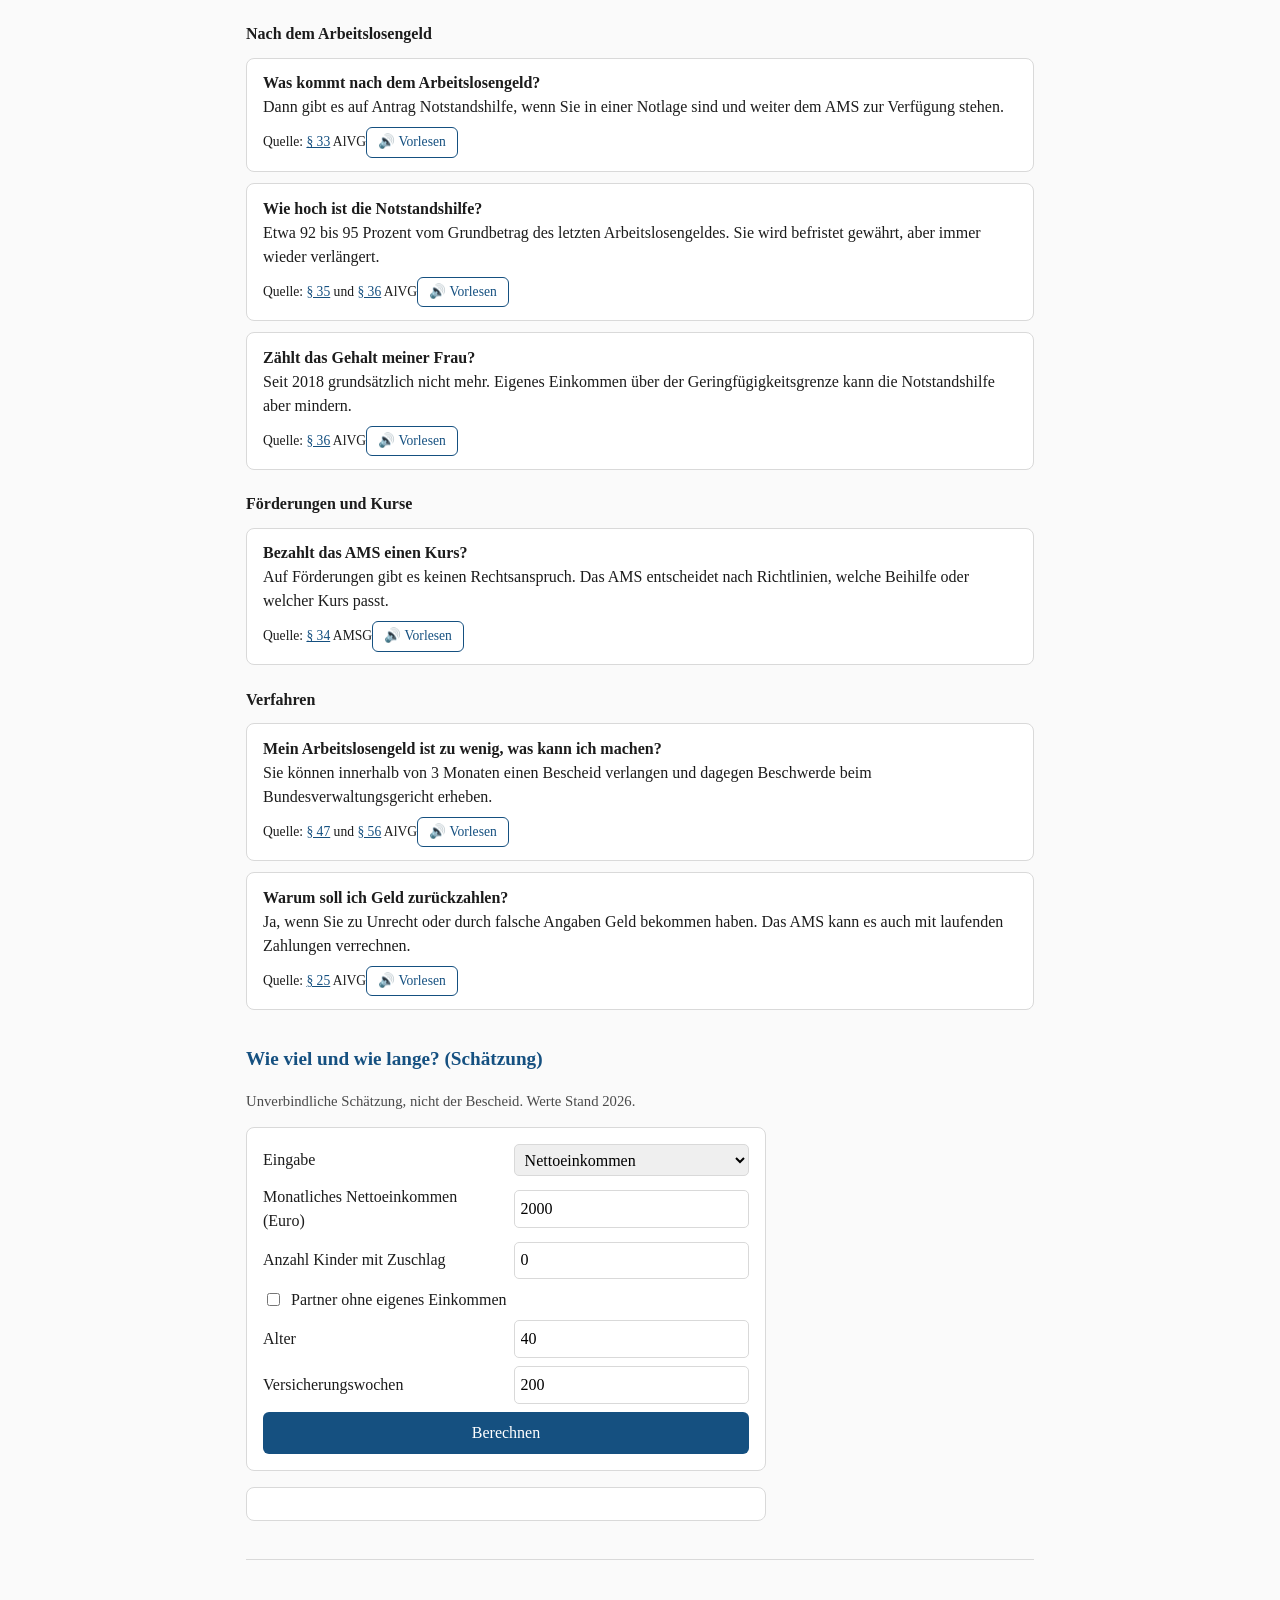
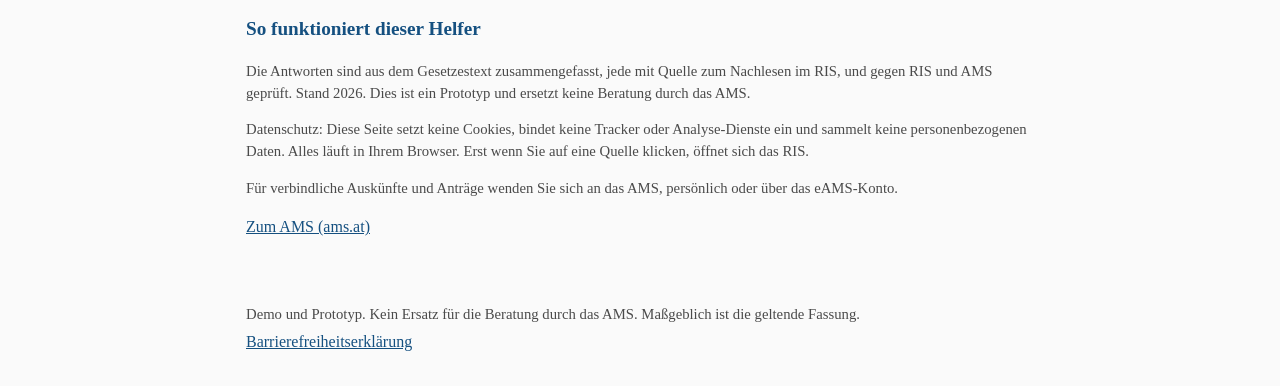
==== commit 5e52eda6: "feat(web): Quick Wins aus dem Test-Report - Vorlesen jetzt DE + EN (englisches Audio erzeugt, en-GB-" ====
--- a/index.html
+++ b/index.html
@@ -5,6 +5,7 @@
   <meta name="viewport" content="width=device-width, initial-scale=1">
   <meta name="description" content="AMS Digital Helper: haeufige Fragen zu Arbeitslosengeld und Notstandshilfe in Klartext, mit Quelle. Demo und Prototyp.">
   <title>AMS Digital Helper (Demo)</title>
+  <link rel="icon" href="data:image/svg+xml,%3Csvg xmlns='http://www.w3.org/2000/svg' viewBox='0 0 32 32'%3E%3Crect width='32' height='32' rx='6' fill='%23155080'/%3E%3Ctext x='16' y='23' font-size='20' text-anchor='middle' fill='white' font-family='Georgia,serif'%3Ei%3C/text%3E%3C/svg%3E">
   <link rel="stylesheet" href="style.css">
 </head>
 <body>
--- a/style.css
+++ b/style.css
@@ -44,6 +44,11 @@
 .eintrag .antwort { margin: 0; }
 .eintrag .quelle { display: inline-block; margin-top: 0.4rem; font-size: 0.85rem; }
 .eintrag .quelle a { color: var(--akzent); }
+.eintrag .vorlesen {
+  display: inline-block; margin-top: 0.5rem; font: inherit; font-size: 0.85rem;
+  background: #fff; color: var(--akzent); border: 1px solid var(--akzent);
+  border-radius: 6px; padding: 0.25rem 0.7rem; cursor: pointer;
+}
 
 #rechner-section form {
   display: grid; grid-template-columns: 1fr 1fr; gap: 0.55rem 1rem; align-items: center;
